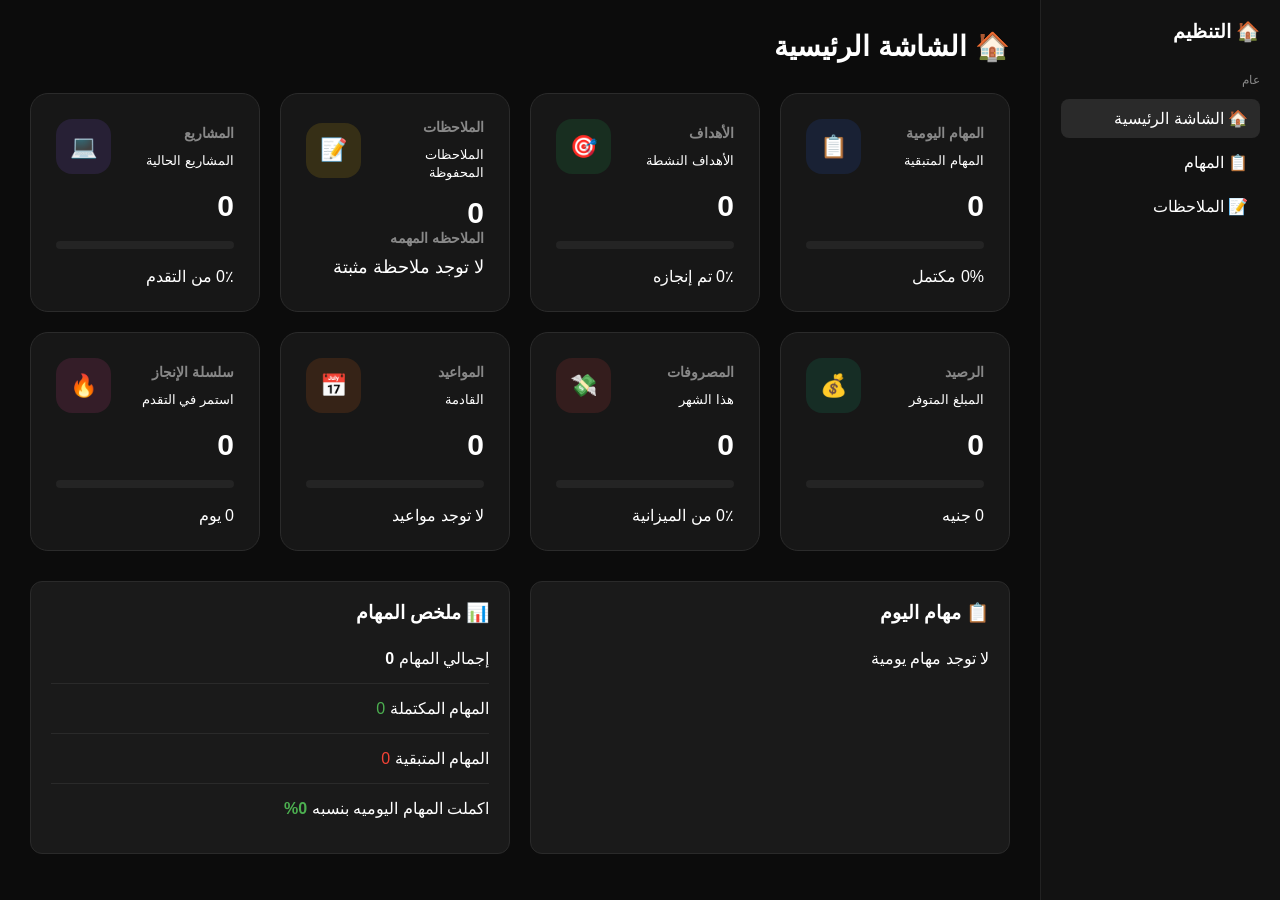
==== index.html @ a785783f "Add files via upload" ====
<!DOCTYPE html>
<html lang="en" dir="rtl">
<head>
    <meta charset="UTF-8">
    <meta name="viewport" content="width=device-width, initial-scale=1.0">
    <title>LifeOS</title>
    <style>
        /* ================================
   RESET
================================ */

* {
    box-sizing: border-box;
    margin: 0;
    padding: 0;
}

html {
    width: 100%;
    min-height: 100%;
}

body {
    font-family: "Segoe UI", Tahoma, sans-serif;
    background: #0c0c0c;
    color: #fff;

    min-height: 100vh;
    width: 100%;

    display: flex;

    overflow-x: hidden;
}


/* ================================
   LINKS
================================ */

a {
    text-decoration: none;
    color: #fff;
}


/* ================================
   SIDEBAR
================================ */

.sidebar {
    width: 240px;
    min-width: 240px;

    height: 100vh;

    background: #121212;

    padding: 20px;

    border-left: 1px solid #222;

    position: fixed;
    top: 0;
    right: 0;

    z-index: 1000;

    overflow-y: auto;
}

.logo {
    font-weight: bold;
    font-size: 1.2rem;

    margin-bottom: 30px;

    display: flex;
    align-items: center;
    gap: 10px;
}

.nav-section {
    margin-bottom: 12px;

    color: #888;

    font-size: 0.75rem;

    text-transform: uppercase;
}

.nav-item {
    display: block;

    padding: 10px 12px;

    color: #fff;

    text-decoration: none;

    border-radius: 8px;

    margin-bottom: 5px;

    transition: 0.25s;

    white-space: nowrap;
}

.nav-item:hover {
    background: #1f1f1f;
    cursor: pointer;
}

.nav-item.active {
    background: #2a2a2a;
}


/* ================================
   MAIN
================================ */

.main {
    width: calc(100% - 240px);

    margin-right: 240px;

    min-height: 100vh;

    padding: 30px;

    overflow-y: auto;
}

.header {
    display: flex;

    justify-content: space-between;

    align-items: center;

    margin-bottom: 30px;
}

.header h1 {
    font-size: 28px;
}


/* ================================
   STATS
================================ */

.stats-grid {
    display: grid;

    grid-template-columns:
        repeat(4, minmax(0, 1fr));

    gap: 20px;

    margin-bottom: 30px;
}


/* ================================
   CARD
================================ */

.card {
    background: #171717;

    border: 1px solid #2b2b2b;

    border-radius: 18px;

    padding: 25px;

    min-width: 0;

    transition:
        transform 0.25s,
        border-color 0.25s,
        box-shadow 0.25s;
}

.card:hover {
    transform: translateY(-5px);

    border-color: #3b82f6;

    box-shadow:
        0 15px 40px rgba(0, 0, 0, 0.35);
}

.card h3 {
    font-size: 0.9rem;

    color: #888;

    margin-bottom: 10px;
}

.card h2 {
    font-size: 30px;

    margin-top: 15px;

    word-break: break-word;
}

.card-top {
    display: flex;

    justify-content: space-between;

    align-items: center;

    gap: 10px;
}


/* ================================
   ICONS
================================ */

.icon {
    width: 55px;
    height: 55px;

    min-width: 55px;

    border-radius: 16px;

    display: flex;

    justify-content: center;

    align-items: center;

    font-size: 22px;
}

.blue {
    background: #2563eb22;
    color: #3b82f6;
}

.green {
    background: #22c55e22;
    color: #22c55e;
}

.yellow {
    background: #facc1522;
    color: #facc15;
}

.purple {
    background: #8b5cf622;
    color: #8b5cf6;
}

.red {
    background: #ef444422;
    color: #ef4444;
}

.orange {
    background: #f9731622;
    color: #f97316;
}

.emerald {
    background: #10b98122;
    color: #10b981;
}

.pink {
    background: #ec489922;
    color: #ec4899;
}


/* ================================
   PROGRESS
================================ */

.progress {
    margin: 18px 0;

    height: 8px;

    background: #242424;

    border-radius: 50px;

    overflow: hidden;
}

.progress div {
    height: 100%;

    width: 0;

    border-radius: 50px;

    background: #3b82f6;

    transition: width 0.4s ease;
}

.green-bar {
    background: #22c55e !important;
}

.yellow-bar {
    background: #facc15 !important;
}

.purple-bar {
    background: #8b5cf6 !important;
}

.red-bar {
    background: #ef4444 !important;
}

.orange-bar {
    background: #f97316 !important;
}

.emerald-bar {
    background: #10b981 !important;
}

.pink-bar {
    background: #ec4899 !important;
}


/* ================================
   BOTTOM SECTIONS
================================ */

.content-bottom {
    display: grid;

    grid-template-columns:
        minmax(0, 1fr)
        minmax(0, 1fr);

    gap: 20px;

    width: 100%;
}

.section-card {
    background: #1a1a1a;

    padding: 20px;

    border-radius: 12px;

    border: 1px solid #2a2a2a;

    min-width: 0;
}

.section-card h3 {
    margin-bottom: 10px;
}


/* ================================
   ACTIVITY
================================ */

.activity-item {
    padding: 15px 0;

    border-bottom: 1px solid #2a2a2a;

    min-width: 0;
}

.activity-item:last-child {
    border-bottom: none;
}


/* ================================
   TASK
================================ */

.task-row {
    display: flex;

    justify-content: space-between;

    align-items: center;

    gap: 10px;

    width: 100%;
}

.task-row span {
    min-width: 0;

    overflow: hidden;

    text-overflow: ellipsis;

    white-space: nowrap;
}

.completed-task {
    text-decoration: line-through;

    opacity: 0.6;
}

.check-btn {
    border: none;

    background: #252525;

    color: white;

    border-radius: 8px;

    padding: 8px 12px;

    min-width: 40px;

    min-height: 40px;

    cursor: pointer;

    font-size: 16px;

    flex-shrink: 0;

    transition: 0.2s;
}

.check-btn:hover {
    background: #333;
}

.done {
    color: #4caf50;
}

.not-done {
    color: #888;
}


/* ================================
   ACTIONS
================================ */

.actions-grid {
    display: grid;

    grid-template-columns:
        repeat(2, minmax(0, 1fr));

    gap: 10px;

    margin-top: 15px;
}

.action-btn {
    background: #222;

    padding: 20px;

    text-align: center;

    border-radius: 8px;

    cursor: pointer;

    transition: 0.2s;
}

.action-btn:hover {
    background: #2a2a2a;
}


/* ================================
   LOADING
================================ */

#loading-screen {
    position: fixed;

    inset: 0;

    background: #0c0c0c;

    display: flex;

    justify-content: center;

    align-items: center;

    z-index: 99999;

    transition: 0.4s;
}

.loader-logo {
    text-align: center;

    padding: 20px;
}

.loader-circle {
    width: 70px;
    height: 70px;

    border-radius: 50%;

    border: 4px solid #232323;

    border-top: 4px solid #3b82f6;

    animation: spin 1s linear infinite;

    margin: auto;

    margin-bottom: 25px;
}

.loader-logo h2 {
    font-size: 28px;

    margin-bottom: 8px;
}

.loader-logo p {
    color: #888;
}

@keyframes spin {
    to {
        transform: rotate(360deg);
    }
}

#loading-screen.hide {
    opacity: 0;

    visibility: hidden;

    pointer-events: none;
}


/* ================================
   EMPTY STATE
================================ */

.empty-state {
    text-align: center;

    color: #777;

    padding: 25px 10px;
}


/* ================================
   SCROLLBAR
================================ */

::-webkit-scrollbar {
    width: 0;
    height: 0;
}

* {
    scrollbar-width: none;

    -ms-overflow-style: none;
}


/* ==================================================
   TABLET
================================================== */

@media (max-width: 1200px) {

    .stats-grid {
        grid-template-columns:
            repeat(3, minmax(0, 1fr));
    }

}


/* ==================================================
   SMALL TABLET
================================================== */

@media (max-width: 950px) {

    .stats-grid {
        grid-template-columns:
            repeat(2, minmax(0, 1fr));
    }

    .content-bottom {
        grid-template-columns: 1fr;
    }

}


/* ==================================================
   MOBILE
================================================== */

@media (max-width: 768px) {

    body {
        display: block;

        width: 100%;

        min-height: 100vh;
    }


    /* -------------------------
       Sidebar
    ------------------------- */

    .sidebar {
        position: fixed;

        top: 0;
        right: 0;
        left: 0;

        width: 100%;

        min-width: 0;

        height: auto;

        padding: 8px;

        border-bottom: 1px solid #222;

        border-left: none;

        display: flex;

        align-items: center;

        gap: 6px;

        overflow-x: auto;

        overflow-y: hidden;

        white-space: nowrap;
    }


    .logo {
        margin: 0;

        padding: 8px 10px;

        font-size: 14px;

        flex-shrink: 0;
    }


    .nav-section {
        display: none;
    }


    .nav-item {
        display: inline-block;

        padding: 9px 11px;

        margin: 0;

        font-size: 13px;

        flex-shrink: 0;
    }


    /* -------------------------
       Main
    ------------------------- */

    .main {
        width: 100%;

        margin-right: 0;

        padding: 75px 12px 20px;

        min-height: 100vh;
    }


    .header {
        margin-bottom: 20px;
    }


    .header h1 {
        font-size: 22px;
    }


    /* -------------------------
       Cards
    ------------------------- */

    .stats-grid {
        grid-template-columns: 1fr;

        gap: 12px;

        margin-bottom: 15px;
    }


    .card {
        padding: 17px;

        border-radius: 15px;
    }


    .card:hover {
        transform: none;
    }


    .card h3 {
        font-size: 13px;
    }


    .card h2 {
        font-size: 26px;
    }


    .icon {
        width: 46px;
        height: 46px;

        min-width: 46px;

        border-radius: 13px;

        font-size: 19px;
    }


    .progress {
        margin: 14px 0;

        height: 7px;
    }


    /* -------------------------
       Bottom
    ------------------------- */

    .content-bottom {
        grid-template-columns: 1fr;

        gap: 12px;
    }


    .section-card {
        padding: 16px;

        border-radius: 14px;
    }


    /* -------------------------
       Tasks
    ------------------------- */

    .activity-item {
        padding: 13px 0;
    }


    .task-row span {
        font-size: 14px;
    }


    .check-btn {
        width: 40px;
        height: 40px;

        padding: 0;
    }

}


/* ==================================================
   VERY SMALL MOBILE
================================================== */

@media (max-width: 400px) {

    .main {
        padding-left: 9px;

        padding-right: 9px;

        padding-top: 70px;
    }


    .sidebar {
        padding: 6px;
    }


    .logo {
        font-size: 13px;

        padding: 7px 8px;
    }


    .nav-item {
        font-size: 12px;

        padding: 8px 9px;
    }


    .header h1 {
        font-size: 19px;
    }


    .card {
        padding: 14px;
    }


    .card h2 {
        font-size: 24px;
    }


    .icon {
        width: 42px;
        height: 42px;

        min-width: 42px;

        font-size: 17px;
    }


    .section-card {
        padding: 14px;
    }

}
    </style>
</head>
<body>
<div id="loading-screen">
    <div class="loader-logo">
        <div class="loader-circle"></div>
        <h2>نظام التنظيم</h2>
        <p>جاري تحميل البيانات</p>
    </div>
</div>
    <!-- Sidebar -->
<!-- Sidebar -->
<aside class="sidebar">
    <div class="logo">🏠 التنظيم</div>

    <div class="nav-section">عام</div>

    <div class="nav-item active">🏠 الشاشة الرئيسية</div>
    <a class="nav-item" href="./tasks.html">📋 المهام</a>
    <a class="nav-item"  href="./notes.html">📝 الملاحظات</a>
    
</aside>

<!-- Main -->
<main class="main">

    <div class="header">
        <h1>🏠 الشاشة الرئيسية</h1>
    </div>

    <!-- Stats -->
    <div class="stats-grid">

        <!-- المهام -->
        <!-- المهام -->
<!-- المهام -->
<div class="card" id="tasks-card">
    <div class="card-top">
        <div>
            <h3>المهام اليومية</h3>
            <small>المهام المتبقية</small>
        </div>

        <div class="icon blue">📋</div>
    </div>

    <h2 id="tasks-count">0</h2>

    <div class="progress">
        <div id="tasks-progress"></div>
    </div>

    <span id="tasks-text">0٪ مكتمل</span>
</div>

<!-- الأهداف -->
<div class="card" id="goals-card">
    <div class="card-top">
        <div>
            <h3>الأهداف</h3>
            <small>الأهداف النشطة</small>
        </div>

        <div class="icon green">🎯</div>
    </div>

    <h2 id="goals-count">0</h2>

    <div class="progress">
        <div id="goals-progress" class="green-bar"></div>
    </div>

    <span id="goals-text">0٪ تم إنجازه</span>
</div>

<!-- الملاحظات -->
<div class="card" id="notes-card">
    <div class="card-top">
        <div>
            <h3>الملاحظات</h3>
            <small>الملاحظات المحفوظة</small>
        </div>

        <div class="icon yellow">📝</div>
    </div>

    <h2 id="notes-count">0</h2>
    <h3>الملاحظه المهمه</h3>
    <a style="font-size: large;" href="/notes" id="pintask">test</a>

    

    
</div>

<!-- المشاريع -->
<div class="card" id="projects-card">
    <div class="card-top">
        <div>
            <h3>المشاريع</h3>
            <small>المشاريع الحالية</small>
        </div>

        <div class="icon purple">💻</div>
    </div>

    <h2 id="projects-count">0</h2>

    <div class="progress">
        <div id="projects-progress" class="purple-bar"></div>
    </div>

    <span id="projects-text">0٪ من التقدم</span>
</div>

<!-- الرصيد -->
<div class="card" id="finance-card">
    <div class="card-top">
        <div>
            <h3>الرصيد</h3>
            <small>المبلغ المتوفر</small>
        </div>

        <div class="icon emerald">💰</div>
    </div>

    <h2 id="finance-balance">0</h2>

    <div class="progress">
        <div id="finance-progress" class="emerald-bar"></div>
    </div>

    <span id="finance-text">0 جنيه</span>
</div>

<!-- المصروفات -->
<div class="card" id="expenses-card">
    <div class="card-top">
        <div>
            <h3>المصروفات</h3>
            <small>هذا الشهر</small>
        </div>

        <div class="icon red">💸</div>
    </div>

    <h2 id="expenses-count">0</h2>

    <div class="progress">
        <div id="expenses-progress" class="red-bar"></div>
    </div>

    <span id="expenses-text">0٪ من الميزانية</span>
</div>

<!-- المواعيد -->
<div class="card" id="events-card">
    <div class="card-top">
        <div>
            <h3>المواعيد</h3>
            <small>القادمة</small>
        </div>

        <div class="icon orange">📅</div>
    </div>

    <h2 id="events-count">0</h2>

    <div class="progress">
        <div id="events-progress" class="orange-bar"></div>
    </div>

    <span id="events-text">لا توجد مواعيد</span>
</div>

<!-- سلسلة الإنجاز -->
<div class="card" id="streak-card">
    <div class="card-top">
        <div>
            <h3>سلسلة الإنجاز</h3>
            <small>استمر في التقدم</small>
        </div>

        <div class="icon pink">🔥</div>
    </div>

    <h2 id="streak-days">0</h2>

    <div class="progress">
        <div id="streak-progress" class="pink-bar"></div>
    </div>

    <span id="streak-text">0 يوم</span>
</div>

    </div>

    <!-- Bottom Layout -->
    <div class="content-bottom">

        <!-- مهام اليوم -->
        <div class="section-card">

            <h3>📋 مهام اليوم</h3>

            <div id="dailyTasks"></div>

        </div>

        <!-- ملخص المهام -->
        <div class="section-card">

            <h3>📊 ملخص المهام</h3>

            <div class="activity-item">
                إجمالي المهام 
                <span style="font-weight:bold; margin-left: 3px;" id="tasks"> 12 </span> 
                
               
                
            </div>

            <div class="activity-item">
                المهام المكتملة
                <span style="color:#4caf50; margin-left: 3px;"id="completedtasks">8</span>
            </div>


            <div class="activity-item">
                المهام المتبقية
                <span style="color:#f44336; margin-left: 3px;"id="pendingtasks">2</span>
            </div>
            <div class="activity-item">
                اكملت المهام اليوميه بنسبه
                <span style="color:#4caf50;font-weight:bold; margin-left: 3px;" id="dailytasks"> 12% </span> 
                
               
                
            </div>

        </div>

    </div>

</main>
    </main>
<script src="db.js"></script>
    <script>
        async function loadDashboard() {

    const tasks = await getAll("tasks");
    const notes = await getAll("notes");

    const completed =
        tasks.filter(t => t.completed).length;

    const pending =
        tasks.filter(t => !t.completed).length;

    const taskPercent =
        tasks.length
            ? Math.round((completed / tasks.length) * 100)
            : 0;


    // المهام

    document.getElementById("tasks").textContent =
        tasks.length;

    document.getElementById("completedtasks").textContent =
        completed;

    document.getElementById("pendingtasks").textContent =
        pending;

    document.getElementById("dailytasks").textContent =
        `${taskPercent}%`;


    document.getElementById("tasks-count").textContent =
        pending;

    document.getElementById("tasks-progress").style.width =
        `${taskPercent}%`;

    document.getElementById("tasks-text").textContent =
        `${taskPercent}% مكتمل`;


    // الملاحظات

    document.getElementById("notes-count").textContent =
        notes.length;


    const pinned =
        localStorage.getItem("pin");

    const pinElement =
        document.getElementById("pintask");


    if (pinned) {
        pinElement.textContent = pinned;
    } else {
        pinElement.textContent = "لا توجد ملاحظة مثبتة";
    }


    // المهام اليومية

    renderDailyTasks(
        tasks.filter(task => task.daily)
    );
}


// =========================
// المهام اليومية
// =========================

async function renderDailyTasks(tasks) {

    const container =
        document.getElementById("dailyTasks");

    container.innerHTML = "";


    if (!tasks.length) {

        container.innerHTML = `
            <div class="activity-item">
                لا توجد مهام يومية
            </div>
        `;

        return;
    }


    const completed =
        tasks.filter(t => t.completed).length;

    const percent =
        tasks.length
            ? Math.round((completed / tasks.length) * 100)
            : 0;


    document.getElementById("dailytasks").textContent =
        `${percent}%`;


    tasks.forEach(task => {

        const div =
            document.createElement("div");

        div.className = "activity-item";


        div.innerHTML = `

            <div class="task-row">

                <span class="${task.completed ? "completed-task" : ""}">

                    ${task.completed ? "✅" : "⬜"}

                    ${escapeHTML(task.title)}

                </span>


                <button class="check-btn">

                    ${task.completed ? "↩️" : "✓"}

                </button>

            </div>


            <small class="${task.completed ? "done" : "not-done"}">

                ${task.completed ? "مكتملة" : "لم تبدأ"}

            </small>
        `;


        div.querySelector(".check-btn").onclick =
            async () => {

                task.completed =
                    !task.completed;

                await updateItem("tasks", task);

                await loadDashboard();
            };


        container.appendChild(div);
    });
}


function escapeHTML(text) {

    const div =
        document.createElement("div");

    div.textContent = text;

    return div.innerHTML;
}


// =========================
// Start
// =========================

window.addEventListener("load", async () => {

    await openDB();

    await loadDashboard();

    setTimeout(() => {

        document
            .getElementById("loading-screen")
            .classList.add("hide");

    }, 300);

});
    </script>
</body>
</html>
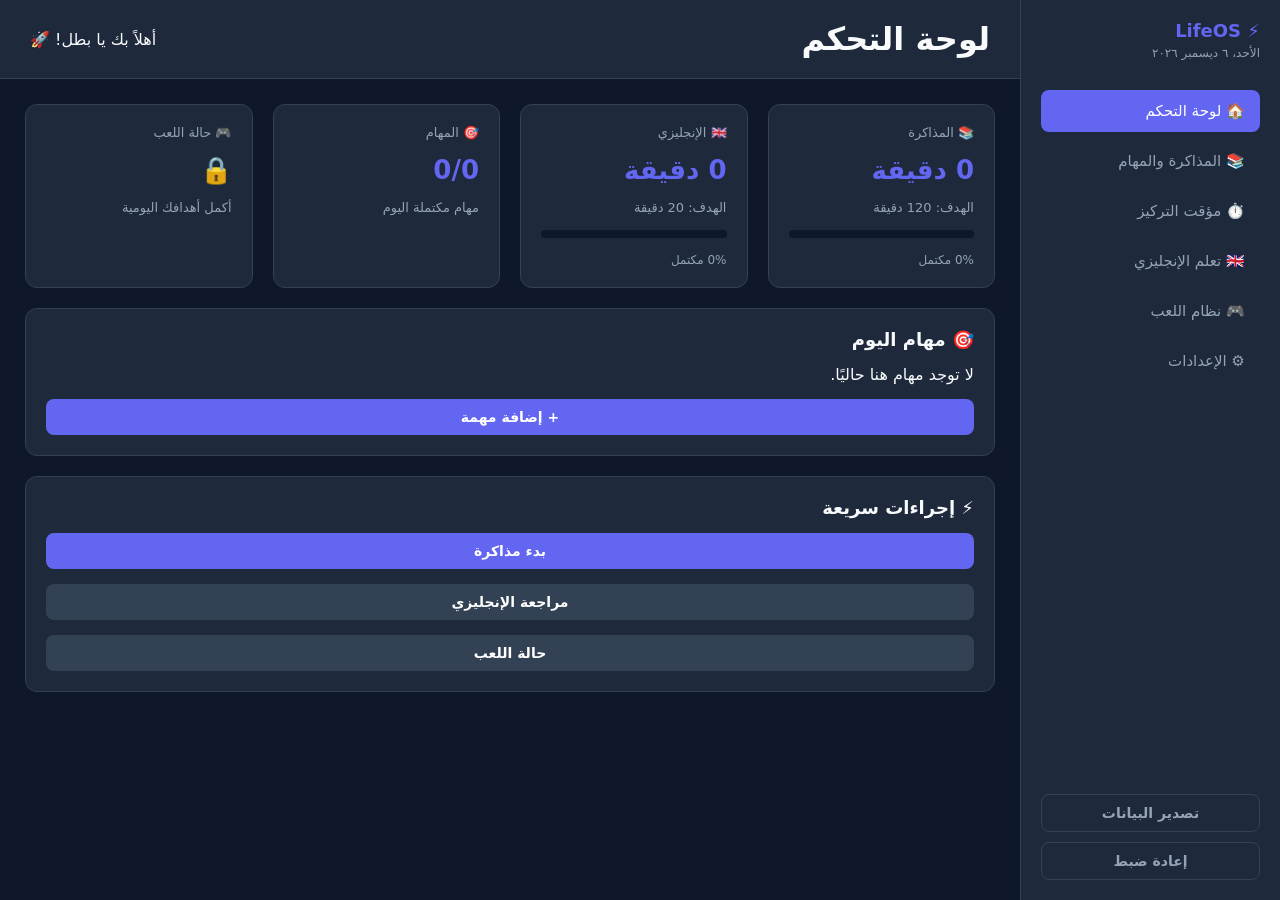
==== commit 7c1ec030: "Add files via upload" ====
--- a/index.html
+++ b/index.html
@@ -1,1336 +1,50 @@
-<!DOCTYPE html>
-<html lang="en" dir="rtl">
-<head>
-    <meta charset="UTF-8">
-    <meta name="viewport" content="width=device-width, initial-scale=1.0">
-    <title>LifeOS</title>
-    <style>
-        /* ================================
-   RESET
-================================ */
-
-* {
-    box-sizing: border-box;
-    margin: 0;
-    padding: 0;
-}
-
-html {
-    width: 100%;
-    min-height: 100%;
-}
-
-body {
-    font-family: "Segoe UI", Tahoma, sans-serif;
-    background: #0c0c0c;
-    color: #fff;
-
-    min-height: 100vh;
-    width: 100%;
-
-    display: flex;
-
-    overflow-x: hidden;
-}
-
-
-/* ================================
-   LINKS
-================================ */
-
-a {
-    text-decoration: none;
-    color: #fff;
-}
-
-
-/* ================================
-   SIDEBAR
-================================ */
-
-.sidebar {
-    width: 240px;
-    min-width: 240px;
-
-    height: 100vh;
-
-    background: #121212;
-
-    padding: 20px;
-
-    border-left: 1px solid #222;
-
-    position: fixed;
-    top: 0;
-    right: 0;
-
-    z-index: 1000;
-
-    overflow-y: auto;
-}
-
-.logo {
-    font-weight: bold;
-    font-size: 1.2rem;
-
-    margin-bottom: 30px;
-
-    display: flex;
-    align-items: center;
-    gap: 10px;
-}
-
-.nav-section {
-    margin-bottom: 12px;
-
-    color: #888;
-
-    font-size: 0.75rem;
-
-    text-transform: uppercase;
-}
-
-.nav-item {
-    display: block;
-
-    padding: 10px 12px;
-
-    color: #fff;
-
-    text-decoration: none;
-
-    border-radius: 8px;
-
-    margin-bottom: 5px;
-
-    transition: 0.25s;
-
-    white-space: nowrap;
-}
-
-.nav-item:hover {
-    background: #1f1f1f;
-    cursor: pointer;
-}
-
-.nav-item.active {
-    background: #2a2a2a;
-}
-
-
-/* ================================
-   MAIN
-================================ */
-
-.main {
-    width: calc(100% - 240px);
-
-    margin-right: 240px;
-
-    min-height: 100vh;
-
-    padding: 30px;
-
-    overflow-y: auto;
-}
-
-.header {
-    display: flex;
-
-    justify-content: space-between;
-
-    align-items: center;
-
-    margin-bottom: 30px;
-}
-
-.header h1 {
-    font-size: 28px;
-}
-
-
-/* ================================
-   STATS
-================================ */
-
-.stats-grid {
-    display: grid;
-
-    grid-template-columns:
-        repeat(4, minmax(0, 1fr));
-
-    gap: 20px;
-
-    margin-bottom: 30px;
-}
-
-
-/* ================================
-   CARD
-================================ */
-
-.card {
-    background: #171717;
-
-    border: 1px solid #2b2b2b;
-
-    border-radius: 18px;
-
-    padding: 25px;
-
-    min-width: 0;
-
-    transition:
-        transform 0.25s,
-        border-color 0.25s,
-        box-shadow 0.25s;
-}
-
-.card:hover {
-    transform: translateY(-5px);
-
-    border-color: #3b82f6;
-
-    box-shadow:
-        0 15px 40px rgba(0, 0, 0, 0.35);
-}
-
-.card h3 {
-    font-size: 0.9rem;
-
-    color: #888;
-
-    margin-bottom: 10px;
-}
-
-.card h2 {
-    font-size: 30px;
-
-    margin-top: 15px;
-
-    word-break: break-word;
-}
-
-.card-top {
-    display: flex;
-
-    justify-content: space-between;
-
-    align-items: center;
-
-    gap: 10px;
-}
-
-
-/* ================================
-   ICONS
-================================ */
-
-.icon {
-    width: 55px;
-    height: 55px;
-
-    min-width: 55px;
-
-    border-radius: 16px;
-
-    display: flex;
-
-    justify-content: center;
-
-    align-items: center;
-
-    font-size: 22px;
-}
-
-.blue {
-    background: #2563eb22;
-    color: #3b82f6;
-}
-
-.green {
-    background: #22c55e22;
-    color: #22c55e;
-}
-
-.yellow {
-    background: #facc1522;
-    color: #facc15;
-}
-
-.purple {
-    background: #8b5cf622;
-    color: #8b5cf6;
-}
-
-.red {
-    background: #ef444422;
-    color: #ef4444;
-}
-
-.orange {
-    background: #f9731622;
-    color: #f97316;
-}
-
-.emerald {
-    background: #10b98122;
-    color: #10b981;
-}
-
-.pink {
-    background: #ec489922;
-    color: #ec4899;
-}
-
-
-/* ================================
-   PROGRESS
-================================ */
-
-.progress {
-    margin: 18px 0;
-
-    height: 8px;
-
-    background: #242424;
-
-    border-radius: 50px;
-
-    overflow: hidden;
-}
-
-.progress div {
-    height: 100%;
-
-    width: 0;
-
-    border-radius: 50px;
-
-    background: #3b82f6;
-
-    transition: width 0.4s ease;
-}
-
-.green-bar {
-    background: #22c55e !important;
-}
-
-.yellow-bar {
-    background: #facc15 !important;
-}
-
-.purple-bar {
-    background: #8b5cf6 !important;
-}
-
-.red-bar {
-    background: #ef4444 !important;
-}
-
-.orange-bar {
-    background: #f97316 !important;
-}
-
-.emerald-bar {
-    background: #10b981 !important;
-}
-
-.pink-bar {
-    background: #ec4899 !important;
-}
-
-
-/* ================================
-   BOTTOM SECTIONS
-================================ */
-
-.content-bottom {
-    display: grid;
-
-    grid-template-columns:
-        minmax(0, 1fr)
-        minmax(0, 1fr);
-
-    gap: 20px;
-
-    width: 100%;
-}
-
-.section-card {
-    background: #1a1a1a;
-
-    padding: 20px;
-
-    border-radius: 12px;
-
-    border: 1px solid #2a2a2a;
-
-    min-width: 0;
-}
-
-.section-card h3 {
-    margin-bottom: 10px;
-}
-
-
-/* ================================
-   ACTIVITY
-================================ */
-
-.activity-item {
-    padding: 15px 0;
-
-    border-bottom: 1px solid #2a2a2a;
-
-    min-width: 0;
-}
-
-.activity-item:last-child {
-    border-bottom: none;
-}
-
-
-/* ================================
-   TASK
-================================ */
-
-.task-row {
-    display: flex;
-
-    justify-content: space-between;
-
-    align-items: center;
-
-    gap: 10px;
-
-    width: 100%;
-}
-
-.task-row span {
-    min-width: 0;
-
-    overflow: hidden;
-
-    text-overflow: ellipsis;
-
-    white-space: nowrap;
-}
-
-.completed-task {
-    text-decoration: line-through;
-
-    opacity: 0.6;
-}
-
-.check-btn {
-    border: none;
-
-    background: #252525;
-
-    color: white;
-
-    border-radius: 8px;
-
-    padding: 8px 12px;
-
-    min-width: 40px;
-
-    min-height: 40px;
-
-    cursor: pointer;
-
-    font-size: 16px;
-
-    flex-shrink: 0;
-
-    transition: 0.2s;
-}
-
-.check-btn:hover {
-    background: #333;
-}
-
-.done {
-    color: #4caf50;
-}
-
-.not-done {
-    color: #888;
-}
-
-
-/* ================================
-   ACTIONS
-================================ */
-
-.actions-grid {
-    display: grid;
-
-    grid-template-columns:
-        repeat(2, minmax(0, 1fr));
-
-    gap: 10px;
-
-    margin-top: 15px;
-}
-
-.action-btn {
-    background: #222;
-
-    padding: 20px;
-
-    text-align: center;
-
-    border-radius: 8px;
-
-    cursor: pointer;
-
-    transition: 0.2s;
-}
-
-.action-btn:hover {
-    background: #2a2a2a;
-}
-
-
-/* ================================
-   LOADING
-================================ */
-
-#loading-screen {
-    position: fixed;
-
-    inset: 0;
-
-    background: #0c0c0c;
-
-    display: flex;
-
-    justify-content: center;
-
-    align-items: center;
-
-    z-index: 99999;
-
-    transition: 0.4s;
-}
-
-.loader-logo {
-    text-align: center;
-
-    padding: 20px;
-}
-
-.loader-circle {
-    width: 70px;
-    height: 70px;
-
-    border-radius: 50%;
-
-    border: 4px solid #232323;
-
-    border-top: 4px solid #3b82f6;
-
-    animation: spin 1s linear infinite;
-
-    margin: auto;
-
-    margin-bottom: 25px;
-}
-
-.loader-logo h2 {
-    font-size: 28px;
-
-    margin-bottom: 8px;
-}
-
-.loader-logo p {
-    color: #888;
-}
-
-@keyframes spin {
-    to {
-        transform: rotate(360deg);
-    }
-}
-
-#loading-screen.hide {
-    opacity: 0;
-
-    visibility: hidden;
-
-    pointer-events: none;
-}
-
-
-/* ================================
-   EMPTY STATE
-================================ */
-
-.empty-state {
-    text-align: center;
-
-    color: #777;
-
-    padding: 25px 10px;
-}
-
-
-/* ================================
-   SCROLLBAR
-================================ */
-
-::-webkit-scrollbar {
-    width: 0;
-    height: 0;
-}
-
-* {
-    scrollbar-width: none;
-
-    -ms-overflow-style: none;
-}
-
-
-/* ==================================================
-   TABLET
-================================================== */
-
-@media (max-width: 1200px) {
-
-    .stats-grid {
-        grid-template-columns:
-            repeat(3, minmax(0, 1fr));
-    }
-
-}
-
-
-/* ==================================================
-   SMALL TABLET
-================================================== */
-
-@media (max-width: 950px) {
-
-    .stats-grid {
-        grid-template-columns:
-            repeat(2, minmax(0, 1fr));
-    }
-
-    .content-bottom {
-        grid-template-columns: 1fr;
-    }
-
-}
-
-
-/* ==================================================
-   MOBILE
-================================================== */
-
-@media (max-width: 768px) {
-
-    body {
-        display: block;
-
-        width: 100%;
-
-        min-height: 100vh;
-    }
-
-
-    /* -------------------------
-       Sidebar
-    ------------------------- */
-
-    .sidebar {
-        position: fixed;
-
-        top: 0;
-        right: 0;
-        left: 0;
-
-        width: 100%;
-
-        min-width: 0;
-
-        height: auto;
-
-        padding: 8px;
-
-        border-bottom: 1px solid #222;
-
-        border-left: none;
-
-        display: flex;
-
-        align-items: center;
-
-        gap: 6px;
-
-        overflow-x: auto;
-
-        overflow-y: hidden;
-
-        white-space: nowrap;
-    }
-
-
-    .logo {
-        margin: 0;
-
-        padding: 8px 10px;
-
-        font-size: 14px;
-
-        flex-shrink: 0;
-    }
-
-
-    .nav-section {
-        display: none;
-    }
-
-
-    .nav-item {
-        display: inline-block;
-
-        padding: 9px 11px;
-
-        margin: 0;
-
-        font-size: 13px;
-
-        flex-shrink: 0;
-    }
-
-
-    /* -------------------------
-       Main
-    ------------------------- */
-
-    .main {
-        width: 100%;
-
-        margin-right: 0;
-
-        padding: 75px 12px 20px;
-
-        min-height: 100vh;
-    }
-
-
-    .header {
-        margin-bottom: 20px;
-    }
-
-
-    .header h1 {
-        font-size: 22px;
-    }
-
-
-    /* -------------------------
-       Cards
-    ------------------------- */
-
-    .stats-grid {
-        grid-template-columns: 1fr;
-
-        gap: 12px;
-
-        margin-bottom: 15px;
-    }
-
-
-    .card {
-        padding: 17px;
-
-        border-radius: 15px;
-    }
-
-
-    .card:hover {
-        transform: none;
-    }
-
-
-    .card h3 {
-        font-size: 13px;
-    }
-
-
-    .card h2 {
-        font-size: 26px;
-    }
-
-
-    .icon {
-        width: 46px;
-        height: 46px;
-
-        min-width: 46px;
-
-        border-radius: 13px;
-
-        font-size: 19px;
-    }
-
-
-    .progress {
-        margin: 14px 0;
-
-        height: 7px;
-    }
-
-
-    /* -------------------------
-       Bottom
-    ------------------------- */
-
-    .content-bottom {
-        grid-template-columns: 1fr;
-
-        gap: 12px;
-    }
-
-
-    .section-card {
-        padding: 16px;
-
-        border-radius: 14px;
-    }
-
-
-    /* -------------------------
-       Tasks
-    ------------------------- */
-
-    .activity-item {
-        padding: 13px 0;
-    }
-
-
-    .task-row span {
-        font-size: 14px;
-    }
-
-
-    .check-btn {
-        width: 40px;
-        height: 40px;
-
-        padding: 0;
-    }
-
-}
-
-
-/* ==================================================
-   VERY SMALL MOBILE
-================================================== */
-
-@media (max-width: 400px) {
-
-    .main {
-        padding-left: 9px;
-
-        padding-right: 9px;
-
-        padding-top: 70px;
-    }
-
-
-    .sidebar {
-        padding: 6px;
-    }
-
-
-    .logo {
-        font-size: 13px;
-
-        padding: 7px 8px;
-    }
-
-
-    .nav-item {
-        font-size: 12px;
-
-        padding: 8px 9px;
-    }
-
-
-    .header h1 {
-        font-size: 19px;
-    }
-
-
-    .card {
-        padding: 14px;
-    }
-
-
-    .card h2 {
-        font-size: 24px;
-    }
-
-
-    .icon {
-        width: 42px;
-        height: 42px;
-
-        min-width: 42px;
-
-        font-size: 17px;
-    }
-
-
-    .section-card {
-        padding: 14px;
-    }
-
-}
-    </style>
-</head>
-<body>
-<div id="loading-screen">
-    <div class="loader-logo">
-        <div class="loader-circle"></div>
-        <h2>نظام التنظيم</h2>
-        <p>جاري تحميل البيانات</p>
-    </div>
-</div>
-    <!-- Sidebar -->
-<!-- Sidebar -->
-<aside class="sidebar">
-    <div class="logo">🏠 التنظيم</div>
-
-    <div class="nav-section">عام</div>
-
-    <div class="nav-item active">🏠 الشاشة الرئيسية</div>
-    <a class="nav-item" href="./tasks.html">📋 المهام</a>
-    <a class="nav-item"  href="./notes.html">📝 الملاحظات</a>
-    
-</aside>
-
-<!-- Main -->
-<main class="main">
-
-    <div class="header">
-        <h1>🏠 الشاشة الرئيسية</h1>
-    </div>
-
-    <!-- Stats -->
-    <div class="stats-grid">
-
-        <!-- المهام -->
-        <!-- المهام -->
-<!-- المهام -->
-<div class="card" id="tasks-card">
-    <div class="card-top">
-        <div>
-            <h3>المهام اليومية</h3>
-            <small>المهام المتبقية</small>
-        </div>
-
-        <div class="icon blue">📋</div>
-    </div>
-
-    <h2 id="tasks-count">0</h2>
-
-    <div class="progress">
-        <div id="tasks-progress"></div>
-    </div>
-
-    <span id="tasks-text">0٪ مكتمل</span>
-</div>
-
-<!-- الأهداف -->
-<div class="card" id="goals-card">
-    <div class="card-top">
-        <div>
-            <h3>الأهداف</h3>
-            <small>الأهداف النشطة</small>
-        </div>
-
-        <div class="icon green">🎯</div>
-    </div>
-
-    <h2 id="goals-count">0</h2>
-
-    <div class="progress">
-        <div id="goals-progress" class="green-bar"></div>
-    </div>
-
-    <span id="goals-text">0٪ تم إنجازه</span>
-</div>
-
-<!-- الملاحظات -->
-<div class="card" id="notes-card">
-    <div class="card-top">
-        <div>
-            <h3>الملاحظات</h3>
-            <small>الملاحظات المحفوظة</small>
-        </div>
-
-        <div class="icon yellow">📝</div>
-    </div>
-
-    <h2 id="notes-count">0</h2>
-    <h3>الملاحظه المهمه</h3>
-    <a style="font-size: large;" href="/notes" id="pintask">test</a>
-
-    
-
-    
-</div>
-
-<!-- المشاريع -->
-<div class="card" id="projects-card">
-    <div class="card-top">
-        <div>
-            <h3>المشاريع</h3>
-            <small>المشاريع الحالية</small>
-        </div>
-
-        <div class="icon purple">💻</div>
-    </div>
-
-    <h2 id="projects-count">0</h2>
-
-    <div class="progress">
-        <div id="projects-progress" class="purple-bar"></div>
-    </div>
-
-    <span id="projects-text">0٪ من التقدم</span>
-</div>
-
-<!-- الرصيد -->
-<div class="card" id="finance-card">
-    <div class="card-top">
-        <div>
-            <h3>الرصيد</h3>
-            <small>المبلغ المتوفر</small>
-        </div>
-
-        <div class="icon emerald">💰</div>
-    </div>
-
-    <h2 id="finance-balance">0</h2>
-
-    <div class="progress">
-        <div id="finance-progress" class="emerald-bar"></div>
-    </div>
-
-    <span id="finance-text">0 جنيه</span>
-</div>
-
-<!-- المصروفات -->
-<div class="card" id="expenses-card">
-    <div class="card-top">
-        <div>
-            <h3>المصروفات</h3>
-            <small>هذا الشهر</small>
-        </div>
-
-        <div class="icon red">💸</div>
-    </div>
-
-    <h2 id="expenses-count">0</h2>
-
-    <div class="progress">
-        <div id="expenses-progress" class="red-bar"></div>
-    </div>
-
-    <span id="expenses-text">0٪ من الميزانية</span>
-</div>
-
-<!-- المواعيد -->
-<div class="card" id="events-card">
-    <div class="card-top">
-        <div>
-            <h3>المواعيد</h3>
-            <small>القادمة</small>
-        </div>
-
-        <div class="icon orange">📅</div>
-    </div>
-
-    <h2 id="events-count">0</h2>
-
-    <div class="progress">
-        <div id="events-progress" class="orange-bar"></div>
-    </div>
-
-    <span id="events-text">لا توجد مواعيد</span>
-</div>
-
-<!-- سلسلة الإنجاز -->
-<div class="card" id="streak-card">
-    <div class="card-top">
-        <div>
-            <h3>سلسلة الإنجاز</h3>
-            <small>استمر في التقدم</small>
-        </div>
-
-        <div class="icon pink">🔥</div>
-    </div>
-
-    <h2 id="streak-days">0</h2>
-
-    <div class="progress">
-        <div id="streak-progress" class="pink-bar"></div>
-    </div>
-
-    <span id="streak-text">0 يوم</span>
-</div>
-
-    </div>
-
-    <!-- Bottom Layout -->
-    <div class="content-bottom">
-
-        <!-- مهام اليوم -->
-        <div class="section-card">
-
-            <h3>📋 مهام اليوم</h3>
-
-            <div id="dailyTasks"></div>
-
-        </div>
-
-        <!-- ملخص المهام -->
-        <div class="section-card">
-
-            <h3>📊 ملخص المهام</h3>
-
-            <div class="activity-item">
-                إجمالي المهام 
-                <span style="font-weight:bold; margin-left: 3px;" id="tasks"> 12 </span> 
-                
-               
-                
-            </div>
-
-            <div class="activity-item">
-                المهام المكتملة
-                <span style="color:#4caf50; margin-left: 3px;"id="completedtasks">8</span>
-            </div>
-
-
-            <div class="activity-item">
-                المهام المتبقية
-                <span style="color:#f44336; margin-left: 3px;"id="pendingtasks">2</span>
-            </div>
-            <div class="activity-item">
-                اكملت المهام اليوميه بنسبه
-                <span style="color:#4caf50;font-weight:bold; margin-left: 3px;" id="dailytasks"> 12% </span> 
-                
-               
-                
-            </div>
-
-        </div>
-
-    </div>
-
-</main>
-    </main>
-<script src="db.js"></script>
-    <script>
-        async function loadDashboard() {
-
-    const tasks = await getAll("tasks");
-    const notes = await getAll("notes");
-
-    const completed =
-        tasks.filter(t => t.completed).length;
-
-    const pending =
-        tasks.filter(t => !t.completed).length;
-
-    const taskPercent =
-        tasks.length
-            ? Math.round((completed / tasks.length) * 100)
-            : 0;
-
-
-    // المهام
-
-    document.getElementById("tasks").textContent =
-        tasks.length;
-
-    document.getElementById("completedtasks").textContent =
-        completed;
-
-    document.getElementById("pendingtasks").textContent =
-        pending;
-
-    document.getElementById("dailytasks").textContent =
-        `${taskPercent}%`;
-
-
-    document.getElementById("tasks-count").textContent =
-        pending;
-
-    document.getElementById("tasks-progress").style.width =
-        `${taskPercent}%`;
-
-    document.getElementById("tasks-text").textContent =
-        `${taskPercent}% مكتمل`;
-
-
-    // الملاحظات
-
-    document.getElementById("notes-count").textContent =
-        notes.length;
-
-
-    const pinned =
-        localStorage.getItem("pin");
-
-    const pinElement =
-        document.getElementById("pintask");
-
-
-    if (pinned) {
-        pinElement.textContent = pinned;
-    } else {
-        pinElement.textContent = "لا توجد ملاحظة مثبتة";
-    }
-
-
-    // المهام اليومية
-
-    renderDailyTasks(
-        tasks.filter(task => task.daily)
-    );
-}
-
-
-// =========================
-// المهام اليومية
-// =========================
-
-async function renderDailyTasks(tasks) {
-
-    const container =
-        document.getElementById("dailyTasks");
-
-    container.innerHTML = "";
-
-
-    if (!tasks.length) {
-
-        container.innerHTML = `
-            <div class="activity-item">
-                لا توجد مهام يومية
-            </div>
-        `;
-
-        return;
-    }
-
-
-    const completed =
-        tasks.filter(t => t.completed).length;
-
-    const percent =
-        tasks.length
-            ? Math.round((completed / tasks.length) * 100)
-            : 0;
-
-
-    document.getElementById("dailytasks").textContent =
-        `${percent}%`;
-
-
-    tasks.forEach(task => {
-
-        const div =
-            document.createElement("div");
-
-        div.className = "activity-item";
-
-
-        div.innerHTML = `
-
-            <div class="task-row">
-
-                <span class="${task.completed ? "completed-task" : ""}">
-
-                    ${task.completed ? "✅" : "⬜"}
-
-                    ${escapeHTML(task.title)}
-
-                </span>
-
-
-                <button class="check-btn">
-
-                    ${task.completed ? "↩️" : "✓"}
-
-                </button>
-
-            </div>
-
-
-            <small class="${task.completed ? "done" : "not-done"}">
-
-                ${task.completed ? "مكتملة" : "لم تبدأ"}
-
-            </small>
-        `;
-
-
-        div.querySelector(".check-btn").onclick =
-            async () => {
-
-                task.completed =
-                    !task.completed;
-
-                await updateItem("tasks", task);
-
-                await loadDashboard();
-            };
-
-
-        container.appendChild(div);
-    });
-}
-
-
-function escapeHTML(text) {
-
-    const div =
-        document.createElement("div");
-
-    div.textContent = text;
-
-    return div.innerHTML;
-}
-
-
-// =========================
-// Start
-// =========================
-
-window.addEventListener("load", async () => {
-
-    await openDB();
-
-    await loadDashboard();
-
-    setTimeout(() => {
-
-        document
-            .getElementById("loading-screen")
-            .classList.add("hide");
-
-    }, 300);
-
-});
-    </script>
-</body>
+<!DOCTYPE html>
+<html lang="ar" dir="rtl">
+<head>
+ <meta charset="UTF-8">
+ <meta name="viewport" content="width=device-width, initial-scale=1.0">
+ <title>LifeOS - نظام الإنتاجية الذكي</title>
+ <link rel="stylesheet" href="style.css">
+</head>
+<body>
+
+ <div class="app">
+  <!-- القائمة الجانبية / التنقل -->
+  <aside class="sidebar">
+   <div class="brand">
+    <h2>⚡ LifeOS</h2>
+    <div class="small muted" id="date"></div>
+   </div>
+   <nav class="nav">
+    <button class="active" data-page="dashboard">🏠 لوحة التحكم</button>
+    <button data-page="study">📚 المذاكرة والمهام</button>
+    <button data-page="timer">⏱️ مؤقت التركيز</button>
+    <button data-page="english">🇬🇧 تعلم الإنجليزي</button>
+    <button data-page="gaming">🎮 نظام اللعب</button>
+    <button data-page="settings">⚙️ الإعدادات</button>
+   </nav>
+   <div class="sidebar-footer">
+    <button class="btn ghost" id="exportTop">تصدير البيانات</button>
+    <button class="btn danger ghost" id="resetTop">إعادة ضبط</button>
+   </div>
+  </aside>
+
+  <!-- المحتوى الرئيسي -->
+  <main class="main">
+   <header class="header">
+    <h1 id="title">لوحة التحكم</h1>
+    <div class="user-info">أهلاً بك يا بطل! 🚀</div>
+   </header>
+
+   <div class="content" id="content">
+    <!-- ديناميكي بواسطة JavaScript -->
+   </div>
+  </main>
+ </div>
+
+ <!-- رسائل التنبيه (Toast) -->
+ <div id="toast" class="toast"></div>
+
+ <script src="script.js"></script>
+</body>
 </html>
--- a/style.css
+++ b/style.css
@@ -0,0 +1,444 @@
+:root {
+ --bg: #0f172a;
+ --card-bg: #1e293b;
+ --text: #f8fafc;
+ --muted: #94a3b8;
+ --primary: #6366f1;
+ --primary-hover: #4f46e5;
+ --success: #22c55e;
+ --danger: #ef4444;
+ --border: #334155;
+}
+
+* {
+ box-sizing: border-box;
+ margin: 0;
+ padding: 0;
+ font-family: system-ui, -apple-system, sans-serif;
+}
+
+body {
+ background-color: var(--bg);
+ color: var(--text);
+ direction: rtl;
+ min-height: 100vh;
+}
+
+.app {
+ display: flex;
+ min-height: 100vh;
+}
+
+/* Sidebar */
+.sidebar {
+ width: 260px;
+ background-color: var(--card-bg);
+ border-left: 1px solid var(--border);
+ display: flex;
+ flex-direction: column;
+ padding: 20px;
+}
+
+.brand h2 {
+ color: var(--primary);
+ margin-bottom: 5px;
+}
+
+.nav {
+ margin-top: 30px;
+ display: flex;
+ flex-direction: column;
+ gap: 8px;
+}
+
+.nav button {
+ background: transparent;
+ border: none;
+ color: var(--muted);
+ text-align: right;
+ padding: 12px 15px;
+ border-radius: 8px;
+ cursor: pointer;
+ font-size: 15px;
+ font-weight: 500;
+ transition: 0.2s;
+}
+
+.nav button:hover, .nav button.active {
+ background-color: var(--primary);
+ color: white;
+}
+
+.sidebar-footer {
+ margin-top: auto;
+ display: flex;
+ flex-direction: column;
+ gap: 10px;
+}
+
+/* Main Content */
+.main {
+ flex: 1;
+ display: flex;
+ flex-direction: column;
+ overflow-y: auto;
+ max-height: 100vh;
+}
+
+.header {
+ padding: 20px 30px;
+ background-color: var(--card-bg);
+ border-bottom: 1px solid var(--border);
+ display: flex;
+ justify-content: space-between;
+ align-items: center;
+}
+
+.content {
+ padding: 25px;
+ display: flex;
+ flex-direction: column;
+ gap: 20px;
+}
+
+/* Cards & UI Elements */
+.card {
+ background-color: var(--card-bg);
+ border: 1px solid var(--border);
+ border-radius: 12px;
+ padding: 20px;
+ display: flex;
+ flex-direction: column;
+ gap: 15px;
+}
+
+.grid {
+ display: grid;
+ grid-template-columns: repeat(auto-fit, minmax(220px, 1fr));
+ gap: 20px;
+}
+
+.two {
+ display: grid;
+ grid-template-columns: 1fr 1fr;
+ gap: 15px;
+}
+
+h2 {
+ font-size: 18px;
+ color: var(--text);
+}
+
+label {
+ font-size: 14px;
+ color: var(--muted);
+ display: block;
+ margin-bottom: 5px;
+}
+
+input, select, textarea {
+ width: 100%;
+ background-color: var(--bg);
+ border: 1px solid var(--border);
+ border-radius: 8px;
+ padding: 10px 12px;
+ color: var(--text);
+ font-size: 14px;
+ outline: none;
+ transition: 0.2s;
+}
+
+input:focus, select:focus, textarea:focus {
+ border-color: var(--primary);
+}
+
+/* Buttons */
+.btn {
+ background-color: var(--primary);
+ color: white;
+ border: none;
+ border-radius: 8px;
+ padding: 10px 18px;
+ font-size: 14px;
+ font-weight: 600;
+ cursor: pointer;
+ transition: 0.2s;
+ display: inline-flex;
+ align-items: center;
+ justify-content: center;
+ gap: 5px;
+}
+
+.btn:hover {
+ background-color: var(--primary-hover);
+}
+
+.btn.secondary {
+ background-color: #334155;
+}
+.btn.secondary:hover {
+ background-color: #475569;
+}
+
+.btn.success {
+ background-color: var(--success);
+}
+.btn.success:hover {
+ background-color: #16a34a;
+}
+
+.btn.danger {
+ background-color: var(--danger);
+}
+.btn.danger:hover {
+ background-color: #dc2626;
+}
+
+.btn.ghost {
+ background: transparent;
+ border: 1px solid var(--border);
+ color: var(--muted);
+}
+.btn.ghost:hover {
+ background-color: rgba(255,255,255,0.05);
+ color: var(--text);
+}
+
+.btn:disabled {
+ opacity: 0.5;
+ cursor: not-allowed;
+}
+
+/* Stats & Progress */
+.stat {
+ font-size: 26px;
+ font-weight: bold;
+ color: var(--primary);
+}
+
+.progress {
+ width: 100%;
+ height: 8px;
+ background-color: var(--bg);
+ border-radius: 4px;
+ overflow: hidden;
+}
+
+.progress > div {
+ height: 100%;
+ background-color: var(--primary);
+ border-radius: 4px;
+ transition: width 0.3s ease;
+}
+
+/* Tasks & Lists */
+.task {
+ display: flex;
+ justify-content: space-between;
+ align-items: center;
+ background-color: var(--bg);
+ border: 1px solid var(--border);
+ padding: 12px 15px;
+ border-radius: 8px;
+ margin-bottom: 8px;
+}
+
+.task.done {
+ opacity: 0.5;
+ text-decoration: line-through;
+}
+
+.task-main {
+ display: flex;
+ align-items: center;
+ gap: 12px;
+}
+
+.tag {
+ background-color: rgba(99, 102, 241, 0.15);
+ color: var(--primary);
+ padding: 4px 8px;
+ border-radius: 6px;
+ font-size: 12px;
+ font-weight: 600;
+}
+
+/* Timer Display */
+.timer {
+ font-size: 55px;
+ font-weight: bold;
+ text-align: center;
+ color: var(--primary);
+ margin: 15px 0;
+ font-family: monospace;
+}
+
+/* AI Output & Tables Styling */
+.ai-output {
+ background-color: var(--bg);
+ border: 1px solid var(--border);
+ border-radius: 8px;
+ padding: 15px;
+ margin-top: 10px;
+ max-height: 400px;
+ overflow-y: auto;
+ line-height: 1.6;
+}
+
+.ai-badge {
+ background-color: var(--primary);
+ color: white;
+ padding: 2px 6px;
+ border-radius: 4px;
+ font-size: 11px;
+ font-weight: bold;
+}
+
+.ai-table {
+ width: 100%;
+ border-collapse: collapse;
+ margin: 15px 0;
+ background-color: var(--card-bg);
+ border-radius: 8px;
+ overflow: hidden;
+}
+
+.ai-table th, .ai-table td {
+ border: 1px solid var(--border);
+ padding: 10px 12px;
+ text-align: right;
+ font-size: 14px;
+}
+
+.ai-table th {
+ background-color: rgba(99, 102, 241, 0.2);
+ color: var(--primary);
+}
+
+/* Quiz Styles */
+.quiz-word {
+ font-size: 28px;
+ font-weight: bold;
+ color: var(--primary);
+ text-align: center;
+ margin: 15px 0;
+}
+
+.quiz-option {
+ width: 100%;
+ padding: 12px;
+ margin-bottom: 8px;
+ background-color: var(--bg);
+ border: 1px solid var(--border);
+ border-radius: 8px;
+ color: var(--text);
+ text-align: right;
+ cursor: pointer;
+ transition: 0.2s;
+ font-size: 15px;
+}
+
+.quiz-option:hover {
+ border-color: var(--primary);
+}
+
+.quiz-option.correct {
+ background-color: rgba(34, 197, 94, 0.2) !important;
+ border-color: var(--success) !important;
+ color: #22c55e !important;
+}
+
+.quiz-option.wrong {
+ background-color: rgba(239, 68, 68, 0.2) !important;
+ border-color: var(--danger) !important;
+ color: #ef4444 !important;
+}
+
+/* Forms & Word List */
+.forms {
+ display: grid;
+ grid-template-columns: repeat(auto-fit, minmax(200px, 1fr));
+ gap: 10px;
+ margin-top: 10px;
+}
+
+.form {
+ background-color: var(--bg);
+ padding: 10px;
+ border-radius: 6px;
+ border: 1px solid var(--border);
+ font-size: 13px;
+}
+
+.word {
+ background-color: var(--bg);
+ border: 1px solid var(--border);
+ border-radius: 8px;
+ padding: 15px;
+ margin-bottom: 10px;
+}
+
+.word-head {
+ display: flex;
+ justify-content: space-between;
+ align-items: center;
+ margin-bottom: 5px;
+}
+
+.word-name {
+ font-size: 18px;
+ font-weight: bold;
+ color: var(--primary);
+}
+
+/* Status Boxes */
+.status {
+ background-color: var(--bg);
+ border: 1px solid var(--border);
+ border-radius: 8px;
+ padding: 20px;
+ text-align: center;
+}
+
+.status.ok {
+ border-color: var(--success);
+ background-color: rgba(34, 197, 94, 0.05);
+}
+
+/* Toast Notification */
+.toast {
+ position: fixed;
+ bottom: 20px;
+ left: 20px;
+ background-color: var(--card-bg);
+ color: var(--text);
+ border: 1px solid var(--border);
+ padding: 12px 20px;
+ border-radius: 8px;
+ box-shadow: 0 4px 12px rgba(0,0,0,0.3);
+ display: none;
+ z-index: 1000;
+ font-weight: 500;
+}
+
+.muted { color: var(--muted); font-size: 13px; }
+.small { font-size: 12px; }
+.center { text-align: center; }
+.row { display: flex; gap: 10px; align-items: center; }
+
+/* إخفاء السكرول لمتصفحات Chrome, Safari, و Opera */
+*::-webkit-scrollbar {
+    display: none;
+    width: 0px;
+    height: 0px;
+}
+
+/* إخفاء السكرول لمتصفح Firefox */
+* {
+    scrollbar-width: none;
+}
+
+/* إخفاء السكرول لمتصفح Internet Explorer و Edge القديم */
+* {
+    -ms-overflow-style: none;
+}
